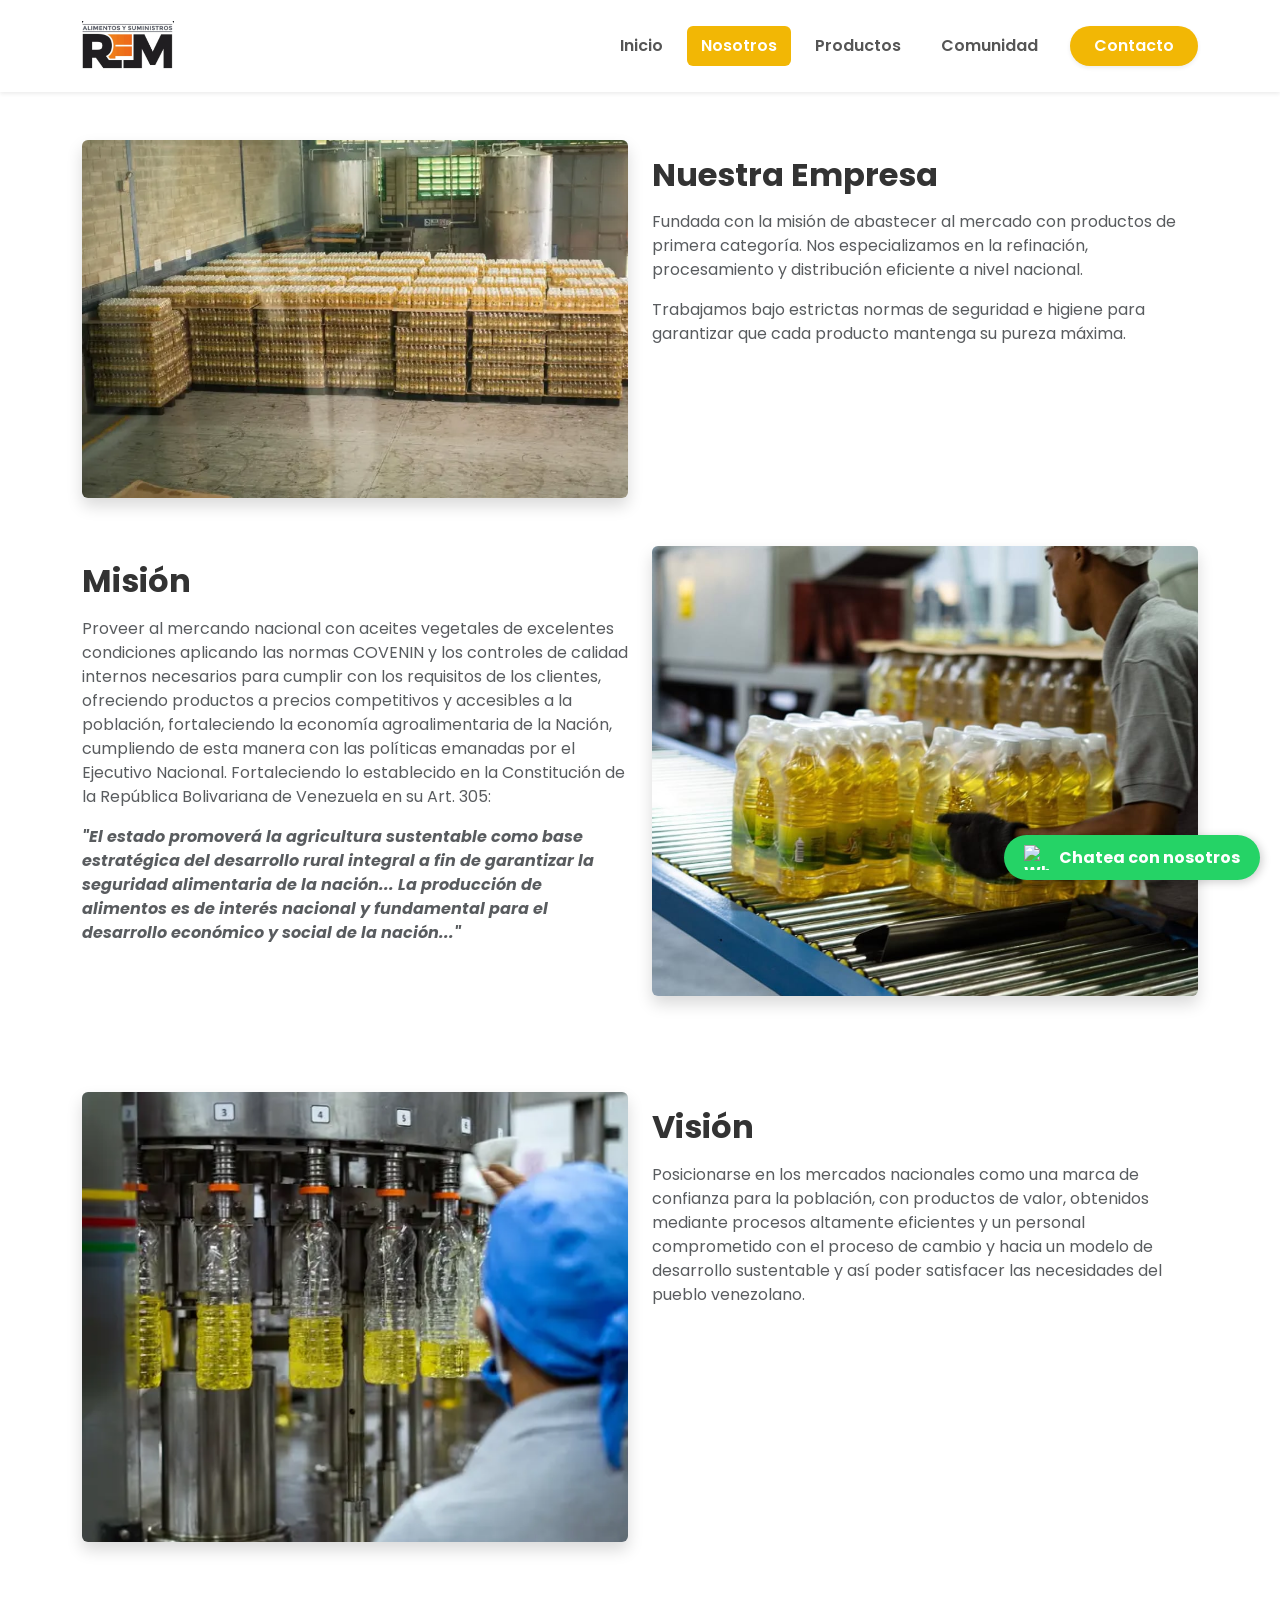
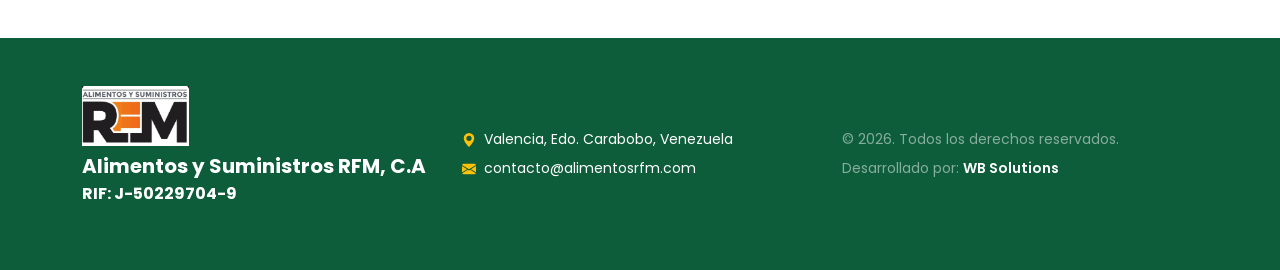
==== nosotros.html @ bfe22996 "Add files via upload" ====
<!DOCTYPE html>
<html data-bs-theme="light" lang="en">

<head>
    <meta charset="utf-8">
    <meta name="viewport" content="width=device-width, initial-scale=1.0, shrink-to-fit=no">
    <title>RFM</title>
    <link rel="icon" type="image/webp" sizes="344x756" href="assets/img/agroil.webp">
    <link rel="stylesheet" href="assets/bootstrap/css/bootstrap.min.css">
    <link rel="stylesheet" href="https://fonts.googleapis.com/css2?family=Poppins:wght@300;400;600;700&amp;display=swap">
    <link rel="stylesheet" href="https://cdn.jsdelivr.net/npm/bootstrap-icons@1.11.1/font/bootstrap-icons.css">
    <link rel="stylesheet" href="assets/css/styles.css">
</head>

<body>
    <nav class="navbar navbar-expand-lg sticky-top bg-white shadow-sm py-3 navbar-light" id="mainNavbar">
        <div class="container"><a class="navbar-brand fs-4 fw-bold d-flex align-items-center text-primary-custom" href="#" style="color: rgb(3,3,3);"><img src="assets/img/logoRfm.png" width="92" height="50"></a><button class="navbar-toggler border-0 shadow-none" data-bs-toggle="collapse" data-bs-target="#navbarNav" type="button" aria-controls="navbarNav" aria-expanded="false" aria-label="Toggle navigation"><span class="navbar-toggler-icon"></span></button>
            <div class="collapse navbar-collapse" id="navbarNav">
                <ul class="navbar-nav fw-semibold align-items-center gap-2 ms-auto mt-3 mt-lg-0">
                    <li class="nav-item"><a class="nav-link rounded px-3 py-2 nav-link-custom" href="index.html">Inicio</a></li>
                    <li class="nav-item"><a class="nav-link rounded px-3 py-2 active nav-link-custom" href="nosotros.html" aria-current="page">Nosotros</a></li>
                    <li class="nav-item"><a class="nav-link rounded px-3 py-2 nav-link-custom" href="index.html#productos">Productos</a></li>
                    <li class="nav-item"><a class="nav-link rounded px-3 py-2 nav-link-custom" href="index.html#instagram">Comunidad</a></li>
                    <li class="nav-item text-center w-100 ms-lg-2 mt-2 mt-lg-0 w-lg-auto"><a class="btn rounded-pill shadow-sm w-100 px-4 py-2 btn-custom" role="button" href="index.html#contacto">Contacto</a></li>
                </ul>
            </div>
        </div>
    </nav>
    <section class="py-5" id="nosotros">
        <div class="container">
            <div class="row align-items-center">
                <div class="col-md-6 mb-4 mb-md-0"><img class="img-fluid rounded shadow w-100" src="assets/img/Screenshot%202026-07-21%20195814.webp" alt="Nuestra Planta" style="max-height:450px;object-fit:cover;"></div>
                <div class="col-md-6 align-self-start">
                    <h2 class="fw-bold my-3">Nuestra Empresa</h2>
                    <p class="text-muted">Fundada con la misión de abastecer al mercado con productos de primera categoría. Nos especializamos en la refinación, procesamiento y distribución eficiente a nivel nacional.</p>
                    <p class="text-muted">Trabajamos bajo estrictas normas de seguridad e higiene para garantizar que cada producto mantenga su pureza máxima.</p>
                </div>
            </div>
        </div>
        <div class="container py-5">
            <div class="row align-items-center">
                <div class="col-md-6 align-self-start">
                    <h2 class="fw-bold my-3">Misión</h2>
                    <p class="text-muted">Proveer al mercando nacional con aceites vegetales de excelentes condiciones aplicando las normas COVENIN y los controles de calidad internos necesarios para cumplir con los requisitos de los clientes, ofreciendo productos a precios competitivos y accesibles a la población, fortaleciendo la economía agroalimentaria de la Nación, cumpliendo de esta manera con las políticas emanadas por el Ejecutivo Nacional. Fortaleciendo lo establecido en la Constitución de la República Bolivariana de Venezuela en su Art. 305:</p>
                    <p class="text-muted" style="font-style: italic;font-weight: bold;">"El estado promoverá la agricultura sustentable como base estratégica del desarrollo rural integral a fin de garantizar la seguridad alimentaria de la nación... La producción de alimentos es de interés nacional y fundamental para el desarrollo económico y social de la nación..."</p>
                </div>
                <div class="col-md-6 mb-4 mb-md-0"><img class="img-fluid rounded shadow w-100" src="assets/img/img1.jpeg" alt="Nuestra Planta" style="max-height:450px;object-fit:cover;"></div>
            </div>
        </div>
        <div class="container py-5">
            <div class="row align-items-center">
                <div class="col-md-6 mb-4 mb-md-0"><img class="img-fluid rounded shadow w-100" src="assets/img/Screenshot%202026-07-21%20195431.webp" alt="Nuestra Planta" style="max-height:450px;object-fit:cover;"></div>
                <div class="col-md-6 align-self-start">
                    <h2 class="fw-bold my-3">Visión</h2>
                    <p class="text-muted">Posicionarse en los mercados nacionales como una marca de confianza para la población, con productos de valor, obtenidos mediante procesos altamente eficientes y un personal comprometido con el proceso de cambio y hacia un modelo de desarrollo sustentable y así poder satisfacer las necesidades del pueblo venezolano.</p>
                </div>
            </div>
        </div>
    </section>
    <footer class="text-center text-md-start text-white py-5 bg-primary-custom">
        <div class="container">
            <div class="row align-items-center g-4">
                <div class="col-md-4">
                    <div class="d-flex flex-column align-items-center align-items-md-start"><img class="img-fluid mb-2" src="assets/img/logoRfm.png" alt="logo" style="max-height: 60px;/*filter: brightness(0) invert(1);*/">
                        <h5 class="fw-bold mb-1">Alimentos y Suministros RFM, C.A</h5>
                        <p><strong>RIF:&nbsp;J-50229704-9</strong></p>
                    </div>
                </div>
                <div class="col-md-4 text-md-start">
                    <p class="small d-flex justify-content-center align-items-center justify-content-md-start mb-2"><svg class="bi bi-geo-alt-fill text-warning me-2" xmlns="http://www.w3.org/2000/svg" width="1em" height="1em" fill="currentColor" viewBox="0 0 16 16">
                            <path d="M8 16s6-5.686 6-10A6 6 0 0 0 2 6c0 4.314 6 10 6 10m0-7a3 3 0 1 1 0-6 3 3 0 0 1 0 6"></path>
                        </svg> Valencia, Edo. Carabobo, Venezuela </p>
                    <p class="small d-flex justify-content-center align-items-center justify-content-md-start mb-0"><svg class="bi bi-envelope-fill text-warning me-2" xmlns="http://www.w3.org/2000/svg" width="1em" height="1em" fill="currentColor" viewBox="0 0 16 16">
                            <path d="M.05 3.555A2 2 0 0 1 2 2h12a2 2 0 0 1 1.95 1.555L8 8.414zM0 4.697v7.104l5.803-3.558zM6.761 8.83l-6.57 4.027A2 2 0 0 0 2 14h12a2 2 0 0 0 1.808-1.144l-6.57-4.027L8 9.586zm3.436-.586L16 11.801V4.697z"></path>
                        </svg> contacto@alimentosrfm.com </p>
                </div>
                <div class="col-md-4 text-md-start">
                    <p class="small text-white-50 mb-2">© 2026. Todos los derechos reservados.</p>
                    <p class="small text-white-50 mb-0"> Desarrollado por: <a class="fw-semibold text-decoration-none text-white hover-link" href="https://wbsolutions.bss.design/" target="_blank">WB Solutions</a></p>
                </div>
            </div>
        </div>
    </footer><a href="https://wa.me/584129453835?text=Hola,%20me%20interesa%20saber%20más%20sobre%20tus%20servicios" class="whatsapp-btn" target="_blank"><img src="https://upload.wikimedia.org/wikipedia/commons/6/6b/WhatsApp.svg" alt="WhatsApp"> Chatea con nosotros </a>
    <script src="assets/bootstrap/js/bootstrap.min.js"></script>
</body>

</html>
---- assets/css/styles.css ----
/* 1. Desplazamiento suave nativo */

html {
  scroll-behavior: smooth;
}

#inicio {
  min-height: 100vh;
  padding-top: 100px;
  scroll-margin-top: 0px;
}

/* 3. OFFSET EXACTO DE LLEGADA (Esto controla la altura de parada) */

#inicio, #productos, #instagram, #contacto {
  scroll-margin-top: 150px;
}

body {
  font-family: 'Poppins', sans-serif;
  color: #333;
  position: relative;
  padding-top: 0 !important;
}

.bg-primary-custom {
  background-color: #0d5c3a;
}

/* Verde corporativo */

.text-primary-custom {
  color: #0d5c3a;
}

.btn-custom {
  background-color: #f2b705;
  color: #fff;
  font-weight: 600;
  border: none;
}

.btn-custom:hover {
  background-color: #d9a304;
  color: #fff;
}

/* ==========================================
   2. BARRA DE NAVEGACIÓN (NAVBAR)
   ========================================== */

.navbar-brand img {
  max-height: 50px;
}

.navbar-nav .nav-link-custom {
  color: #555;
  transition: all 0.3s ease;
}

/* Estilo para el botón activo en el Navbar */

.navbar-nav .nav-link.active {
  background-color: #f2b705 !important;
  color: #ffffff !important;
  border-radius: 6px;
  padding-left: 14px !important;
  padding-right: 14px !important;
  font-weight: 600;
}

/* Cambio de color al pasar el cursor (Hover) usando el verde corporativo */

.navbar-nav .nav-link-custom:hover {
  color: #0d5c3a !important;
  background-color: rgba(13, 92, 58, 0.05);
}

/* Eliminar el contorno del botón de menú en móviles al hacer clic */

.navbar-toggler:focus {
  box-shadow: none;
}

/* Estilo para el botón activo en el Navbar */

/* Aplicar fondo a TODOS los botones activos (Manuales y Scrollspy) */

/* ==========================================
   3. SECCIÓN HERO (BIENVENIDA)
   ========================================== */

.hero {
  background: linear-gradient(rgba(13, 92, 58, 0.85), rgba(13, 92, 58, 0.85)), url('https://images.unsplash.com/photo-1542838132-92c53300491e?q=80&w=1920') center/cover no-repeat;
  color: white;
  padding: 100px 0;
}

/* ==========================================
   4. TARJETAS DE PRODUCTOS
   ========================================== */

.product-card {
  border: none;
  box-shadow: 0 4px 15px rgba(0,0,0,0.1);
  transition: transform 0.3s;
}

.product-card:hover {
  transform: translateY(-5px);
}

/* ==========================================
   5. BOTÓN FLOTANTE DE WHATSAPP
   ========================================== */

.whatsapp-btn {
  position: fixed;
  bottom: 20px;
  right: 20px;
  background-color: #25d366;
  color: white;
  padding: 10px 20px;
  border-radius: 50px;
  text-decoration: none;
  font-weight: bold;
  display: flex;
  align-items: center;
  gap: 10px;
  box-shadow: 2px 2px 10px rgba(0,0,0,0.2);
  z-index: 1000;
}

.whatsapp-btn img {
  width: 25px;
  height: 25px;
}

/* Efecto hover sutil para los créditos del programador */

.hover-link {
  transition: color 0.3s ease;
}

.hover-link:hover {
  color: #f2b705 !important;
}
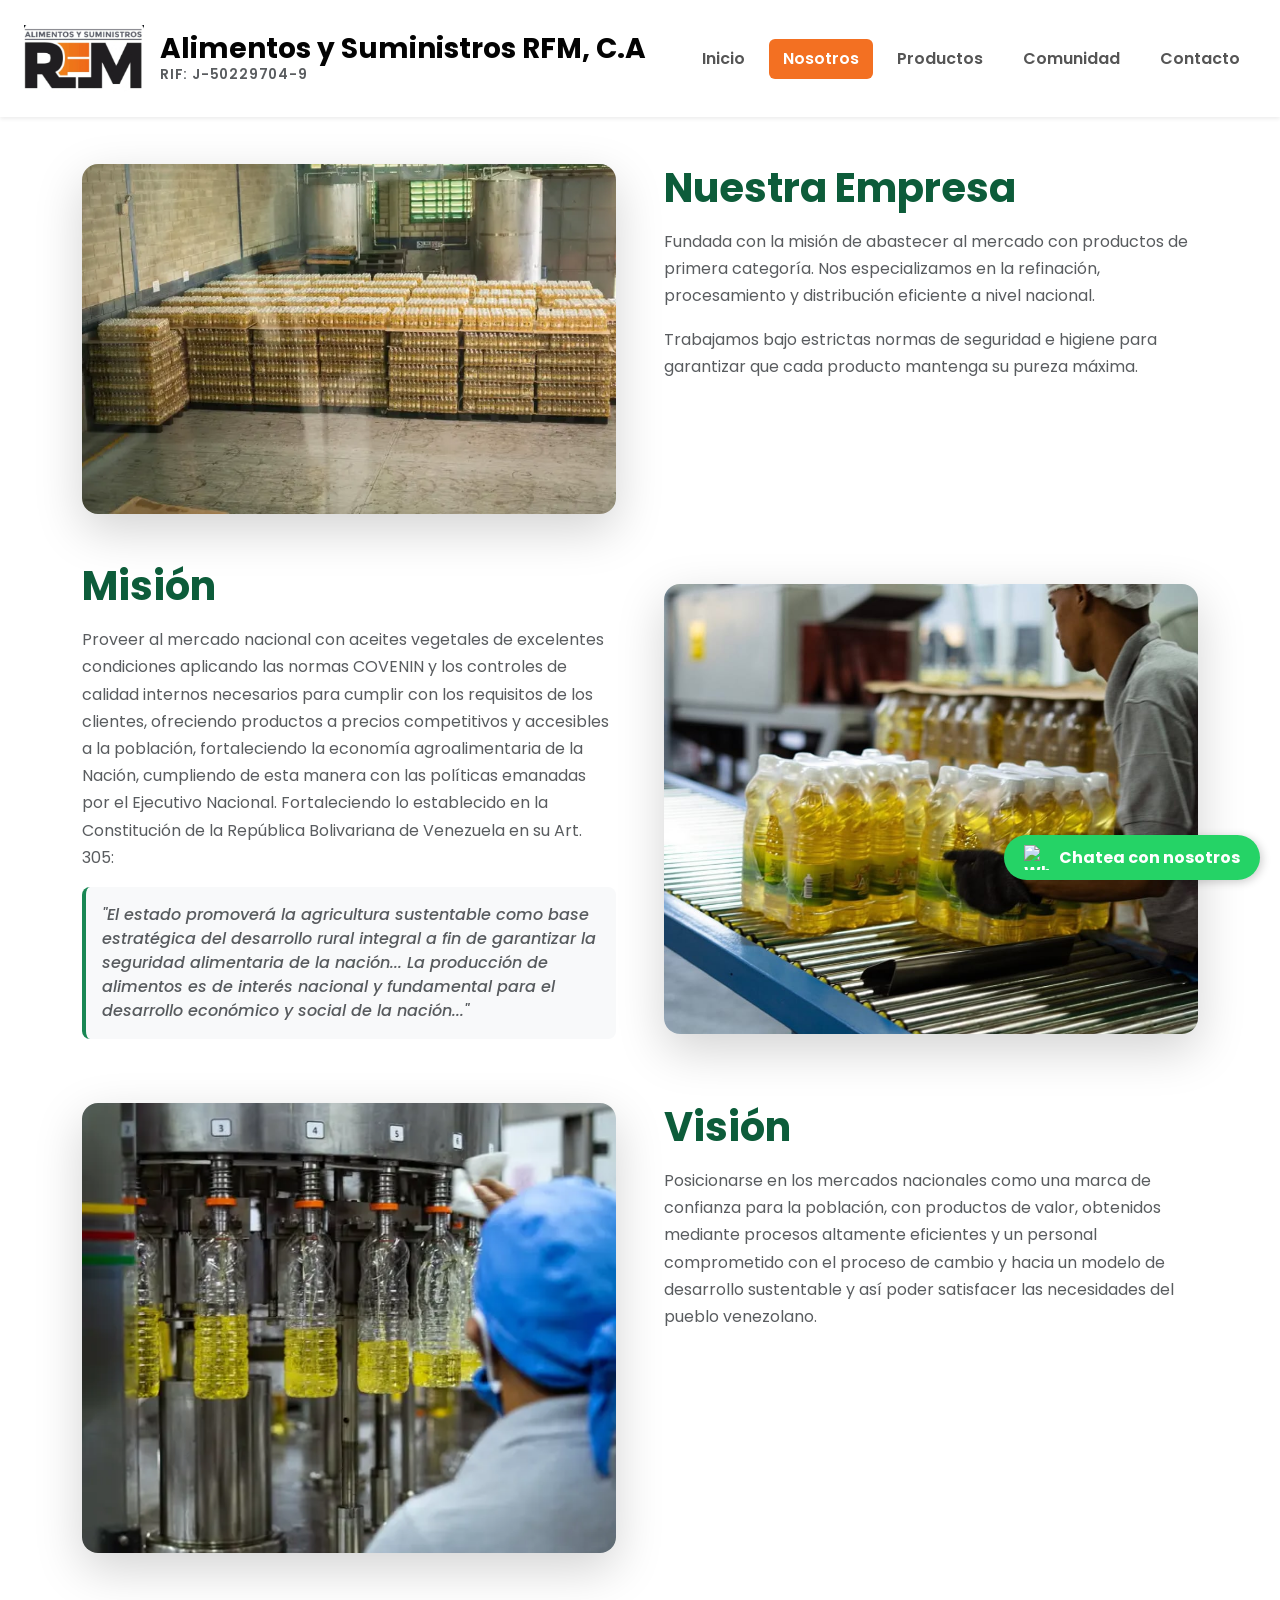
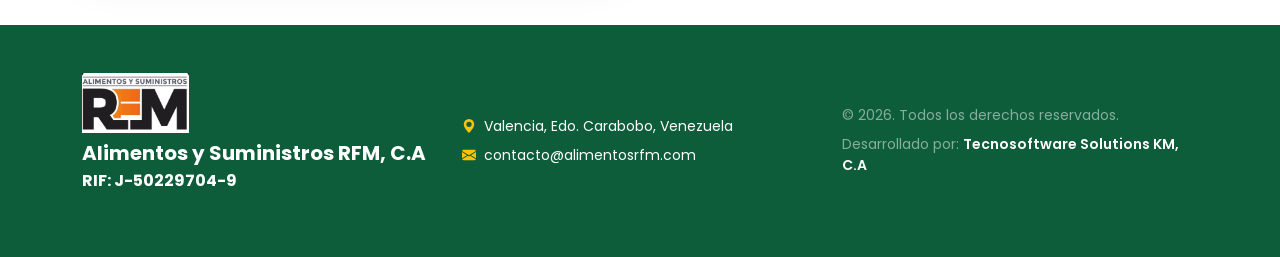
==== commit 65b20b1d: "Update nosotros.html" ====
--- a/nosotros.html
+++ b/nosotros.html
@@ -1,67 +1,87 @@
 <!DOCTYPE html>
-<html data-bs-theme="light" lang="en">
+<html data-bs-theme="light" lang="es">
 
 <head>
     <meta charset="utf-8">
     <meta name="viewport" content="width=device-width, initial-scale=1.0, shrink-to-fit=no">
-    <title>RFM</title>
+    <title>Alimentos y Suministros RFM - Nosotros</title>
     <link rel="icon" type="image/webp" sizes="344x756" href="assets/img/agroil.webp">
     <link rel="stylesheet" href="assets/bootstrap/css/bootstrap.min.css">
-    <link rel="stylesheet" href="https://fonts.googleapis.com/css2?family=Poppins:wght@300;400;600;700&amp;display=swap">
+    <link rel="stylesheet" href="https://fonts.googleapis.com/css2?family=Poppins:wght@300;400;600;700&family=Fredoka:wght@600&amp;display=swap">
     <link rel="stylesheet" href="https://cdn.jsdelivr.net/npm/bootstrap-icons@1.11.1/font/bootstrap-icons.css">
     <link rel="stylesheet" href="assets/css/styles.css">
 </head>
 
-<body>
-    <nav class="navbar navbar-expand-lg sticky-top bg-white shadow-sm py-3 navbar-light" id="mainNavbar">
-        <div class="container"><a class="navbar-brand fs-4 fw-bold d-flex align-items-center text-primary-custom" href="#" style="color: rgb(3,3,3);"><img src="assets/img/logoRfm.png" width="92" height="50"></a><button class="navbar-toggler border-0 shadow-none" data-bs-toggle="collapse" data-bs-target="#navbarNav" type="button" aria-controls="navbarNav" aria-expanded="false" aria-label="Toggle navigation"><span class="navbar-toggler-icon"></span></button>
+<body data-bs-spy="scroll" data-bs-target="#mainNavbar" tabindex="0">
+    <nav class="navbar navbar-expand-lg fixed-top bg-white shadow-sm py-3 navbar-light" id="mainNavbar">
+        <div class="container-fluid px-lg-4">
+            <a class="navbar-brand d-flex align-items-center gap-3 text-primary-custom me-auto" href="index.html" style="color:rgb(3,3,3);">
+                <img src="assets/img/logoRfm.png" width="120" height="120" alt="Logo de RFM" style="object-fit: contain;">
+                <div class="d-flex flex-column">
+                    <h3 class="fw-bold m-0 fs-3">Alimentos y Suministros RFM, C.A</h3>
+                    <span class="text-muted fw-semibold" style="font-size: 0.85rem; letter-spacing: 0.8px;">RIF: J-50229704-9</span>
+                </div>
+            </a>
+            <button class="navbar-toggler border-0 shadow-none" data-bs-toggle="collapse" data-bs-target="#navbarNav" type="button" aria-controls="navbarNav" aria-expanded="false" aria-label="Toggle navigation">
+                <span class="navbar-toggler-icon"></span>
+            </button>
             <div class="collapse navbar-collapse" id="navbarNav">
                 <ul class="navbar-nav fw-semibold align-items-center gap-2 ms-auto mt-3 mt-lg-0">
                     <li class="nav-item"><a class="nav-link rounded px-3 py-2 nav-link-custom" href="index.html">Inicio</a></li>
-                    <li class="nav-item"><a class="nav-link rounded px-3 py-2 active nav-link-custom" href="nosotros.html" aria-current="page">Nosotros</a></li>
+                    <li class="nav-item"><a class="nav-link rounded px-3 py-2 active nav-link-custom" href="nosotros.html">Nosotros</a></li>
                     <li class="nav-item"><a class="nav-link rounded px-3 py-2 nav-link-custom" href="index.html#productos">Productos</a></li>
                     <li class="nav-item"><a class="nav-link rounded px-3 py-2 nav-link-custom" href="index.html#instagram">Comunidad</a></li>
-                    <li class="nav-item text-center w-100 ms-lg-2 mt-2 mt-lg-0 w-lg-auto"><a class="btn rounded-pill shadow-sm w-100 px-4 py-2 btn-custom" role="button" href="index.html#contacto">Contacto</a></li>
+                    <li class="nav-item"><a class="nav-link rounded px-3 py-2 nav-link-custom" href="index.html#contacto">Contacto</a></li>
                 </ul>
             </div>
         </div>
     </nav>
-    <section class="py-5" id="nosotros">
-        <div class="container">
-            <div class="row align-items-center">
-                <div class="col-md-6 mb-4 mb-md-0"><img class="img-fluid rounded shadow w-100" src="assets/img/Screenshot%202026-07-21%20195814.webp" alt="Nuestra Planta" style="max-height:450px;object-fit:cover;"></div>
+    
+    <section class="py-5" id="nosotros" style="padding-top: 140px !important;">
+        <div class="container py-4">
+            <div class="row align-items-center g-5 mb-5">
+                <div class="col-md-6 mb-4 mb-md-0">
+                    <img class="img-fluid rounded-4 shadow-lg w-100" src="assets/img/Screenshot%202026-07-21%20195814.webp" alt="Nuestra Planta" style="max-height:450px;object-fit:cover;">
+                </div>
                 <div class="col-md-6 align-self-start">
-                    <h2 class="fw-bold my-3">Nuestra Empresa</h2>
-                    <p class="text-muted">Fundada con la misión de abastecer al mercado con productos de primera categoría. Nos especializamos en la refinación, procesamiento y distribución eficiente a nivel nacional.</p>
-                    <p class="text-muted">Trabajamos bajo estrictas normas de seguridad e higiene para garantizar que cada producto mantenga su pureza máxima.</p>
+                    <h2 class="fw-bold mb-3 text-primary-custom" style="font-size: 2.5rem;">Nuestra Empresa</h2>
+                    <p class="text-muted" style="line-height: 1.7;">Fundada con la misión de abastecer al mercado con productos de primera categoría. Nos especializamos en la refinación, procesamiento y distribución eficiente a nivel nacional.</p>
+                    <p class="text-muted" style="line-height: 1.7;">Trabajamos bajo estrictas normas de seguridad e higiene para garantizar que cada producto mantenga su pureza máxima.</p>
                 </div>
             </div>
-        </div>
-        <div class="container py-5">
-            <div class="row align-items-center">
+            
+            <div class="row align-items-center g-5 mb-5 flex-md-row-reverse">
+                <div class="col-md-6 mb-4 mb-md-0">
+                    <img class="img-fluid rounded-4 shadow-lg w-100" src="assets/img/img1.jpeg" alt="Nuestra Planta" style="max-height:450px;object-fit:cover;">
+                </div>
                 <div class="col-md-6 align-self-start">
-                    <h2 class="fw-bold my-3">Misión</h2>
-                    <p class="text-muted">Proveer al mercando nacional con aceites vegetales de excelentes condiciones aplicando las normas COVENIN y los controles de calidad internos necesarios para cumplir con los requisitos de los clientes, ofreciendo productos a precios competitivos y accesibles a la población, fortaleciendo la economía agroalimentaria de la Nación, cumpliendo de esta manera con las políticas emanadas por el Ejecutivo Nacional. Fortaleciendo lo establecido en la Constitución de la República Bolivariana de Venezuela en su Art. 305:</p>
-                    <p class="text-muted" style="font-style: italic;font-weight: bold;">"El estado promoverá la agricultura sustentable como base estratégica del desarrollo rural integral a fin de garantizar la seguridad alimentaria de la nación... La producción de alimentos es de interés nacional y fundamental para el desarrollo económico y social de la nación..."</p>
+                    <h2 class="fw-bold mb-3 text-primary-custom" style="font-size: 2.5rem;">Misión</h2>
+                    <p class="text-muted" style="line-height: 1.7;">Proveer al mercado nacional con aceites vegetales de excelentes condiciones aplicando las normas COVENIN y los controles de calidad internos necesarios para cumplir con los requisitos de los clientes, ofreciendo productos a precios competitivos y accesibles a la población, fortaleciendo la economía agroalimentaria de la Nación, cumpliendo de esta manera con las políticas emanadas por el Ejecutivo Nacional. Fortaleciendo lo establecido en la Constitución de la República Bolivariana de Venezuela en su Art. 305:</p>
+                    <p class="text-muted p-3 bg-light rounded-3 border-start border-4 border-success" style="font-style: italic; font-weight: 500;">"El estado promoverá la agricultura sustentable como base estratégica del desarrollo rural integral a fin de garantizar la seguridad alimentaria de la nación... La producción de alimentos es de interés nacional y fundamental para el desarrollo económico y social de la nación..."</p>
                 </div>
-                <div class="col-md-6 mb-4 mb-md-0"><img class="img-fluid rounded shadow w-100" src="assets/img/img1.jpeg" alt="Nuestra Planta" style="max-height:450px;object-fit:cover;"></div>
             </div>
-        </div>
-        <div class="container py-5">
-            <div class="row align-items-center">
-                <div class="col-md-6 mb-4 mb-md-0"><img class="img-fluid rounded shadow w-100" src="assets/img/Screenshot%202026-07-21%20195431.webp" alt="Nuestra Planta" style="max-height:450px;object-fit:cover;"></div>
+
+            <div class="row align-items-center g-5">
+                <div class="col-md-6 mb-4 mb-md-0">
+                    <img class="img-fluid rounded-4 shadow-lg w-100" src="assets/img/Screenshot%202026-07-21%20195431.webp" alt="Nuestra Planta" style="max-height:450px;object-fit:cover;">
+                </div>
                 <div class="col-md-6 align-self-start">
-                    <h2 class="fw-bold my-3">Visión</h2>
-                    <p class="text-muted">Posicionarse en los mercados nacionales como una marca de confianza para la población, con productos de valor, obtenidos mediante procesos altamente eficientes y un personal comprometido con el proceso de cambio y hacia un modelo de desarrollo sustentable y así poder satisfacer las necesidades del pueblo venezolano.</p>
+                    <h2 class="fw-bold mb-3 text-primary-custom" style="font-size: 2.5rem;">Visión</h2>
+                    <p class="text-muted" style="line-height: 1.7;">Posicionarse en los mercados nacionales como una marca de confianza para la población, con productos de valor, obtenidos mediante procesos altamente eficientes y un personal comprometido con el proceso de cambio y hacia un modelo de desarrollo sustentable y así poder satisfacer las necesidades del pueblo venezolano.</p>
                 </div>
             </div>
         </div>
     </section>
+
+    <a href="https://wa.me/584124755775?text=Hola,%20me%20interesa%20saber%20más%20sobre%20tus%20servicios" class="whatsapp-btn" target="_blank">
+        <img src="https://upload.wikimedia.org/wikipedia/commons/6/6b/WhatsApp.svg" alt="WhatsApp"> Chatea con nosotros 
+    </a>
+
     <footer class="text-center text-md-start text-white py-5 bg-primary-custom">
         <div class="container">
             <div class="row align-items-center g-4">
                 <div class="col-md-4">
-                    <div class="d-flex flex-column align-items-center align-items-md-start"><img class="img-fluid mb-2" src="assets/img/logoRfm.png" alt="logo" style="max-height: 60px;/*filter: brightness(0) invert(1);*/">
+                    <div class="d-flex flex-column align-items-center align-items-md-start"><img class="img-fluid mb-2" src="assets/img/logoRfm.png" alt="logo" style="max-height: 60px;">
                         <h5 class="fw-bold mb-1">Alimentos y Suministros RFM, C.A</h5>
                         <p><strong>RIF:&nbsp;J-50229704-9</strong></p>
                     </div>
@@ -76,12 +96,13 @@
                 </div>
                 <div class="col-md-4 text-md-start">
                     <p class="small text-white-50 mb-2">© 2026. Todos los derechos reservados.</p>
-                    <p class="small text-white-50 mb-0"> Desarrollado por: <a class="fw-semibold text-decoration-none text-white hover-link" href="https://wbsolutions.bss.design/" target="_blank">WB Solutions</a></p>
+                    <p class="small text-white-50 mb-0"> Desarrollado por: <a class="fw-semibold text-decoration-none text-white hover-link" href="https://www.tecnosoftwaresolutions.com" target="_blank">Tecnosoftware Solutions KM, C.A</a></p>
                 </div>
             </div>
         </div>
-    </footer><a href="https://wa.me/584129453835?text=Hola,%20me%20interesa%20saber%20más%20sobre%20tus%20servicios" class="whatsapp-btn" target="_blank"><img src="https://upload.wikimedia.org/wikipedia/commons/6/6b/WhatsApp.svg" alt="WhatsApp"> Chatea con nosotros </a>
+    </footer>
     <script src="assets/bootstrap/js/bootstrap.min.js"></script>
+    <script src="assets/js/./embed/js/smart-forms.min.js"></script>
 </body>
 
-</html>+</html>
--- a/assets/css/styles.css
+++ b/assets/css/styles.css
@@ -33,15 +33,16 @@
   color: #0d5c3a;
 }
 
+/* Naranja exacto del logo (RFM) */
 .btn-custom {
-  background-color: #f2b705;
+  background-color: #f37022;
   color: #fff;
   font-weight: 600;
   border: none;
 }
 
 .btn-custom:hover {
-  background-color: #d9a304;
+  background-color: #d65d1b;
   color: #fff;
 }
 
@@ -50,7 +51,7 @@
    ========================================== */
 
 .navbar-brand img {
-  max-height: 50px;
+  max-height: 75px;
 }
 
 .navbar-nav .nav-link-custom {
@@ -58,10 +59,10 @@
   transition: all 0.3s ease;
 }
 
-/* Estilo para el botón activo en el Navbar */
+/* Estilo para el botón activo en el Navbar (Naranja del logo) */
 
 .navbar-nav .nav-link.active {
-  background-color: #f2b705 !important;
+  background-color: #f37022 !important;
   color: #ffffff !important;
   border-radius: 6px;
   padding-left: 14px !important;
@@ -82,36 +83,138 @@
   box-shadow: none;
 }
 
-/* Estilo para el botón activo en el Navbar */
-
-/* Aplicar fondo a TODOS los botones activos (Manuales y Scrollspy) */
+/* Corrección responsiva para móviles (Logo grande y espacio perfecto para Agroil) */
+@media (max-width: 991.98px) {
+  .navbar-brand h3 {
+    font-size: 1.1rem !important;
+    white-space: normal !important;
+    line-height: 1.2;
+  }
+  .navbar-brand {
+    gap: 10px !important;
+  }
+  #inicio {
+    padding-top: 180px !important;
+  }
+}
 
 /* ==========================================
    3. SECCIÓN HERO (BIENVENIDA)
    ========================================== */
 
 .hero {
-  background: linear-gradient(rgba(13, 92, 58, 0.85), rgba(13, 92, 58, 0.85)), url('https://images.unsplash.com/photo-1542838132-92c53300491e?q=80&w=1920') center/cover no-repeat;
+  background: linear-gradient(rgba(13, 92, 58, 0.85), rgba(13, 92, 58, 0.85)), url('../img/portada.png') center/cover no-repeat;
   color: white;
   padding: 100px 0;
 }
 
-/* ==========================================
-   4. TARJETAS DE PRODUCTOS
-   ========================================== */
+/* Animación y tamaño para la botella flotante */
+@keyframes flotar {
+  0% {
+    transform: translateY(0px);
+  }
+  50% {
+    transform: translateY(-15px);
+  }
+  100% {
+    transform: translateY(0px);
+  }
+}
+
+.botella-flotante {
+  animation: flotar 3s ease-in-out infinite;
+  max-height: 600px !important;
+}
+
+/* ==========================================
+   4. SECCIÓN DE HISTORIA E INSTALACIONES (CARRUSEL)
+   ========================================== */
+.about-section {
+  background-color: #ffffff;
+  position: relative;
+}
+
+.about-img-wrapper {
+  position: relative;
+  border-radius: 1rem;
+  overflow: hidden;
+  box-shadow: 0 15px 30px rgba(0,0,0,0.1);
+}
+
+.about-img-wrapper img {
+  transition: transform 0.5s ease;
+}
+
+.about-img-wrapper:hover img {
+  transform: scale(1.03);
+}
+
+.vertical-carousel-img {
+  height: 450px !important;
+  object-fit: cover !important;
+  width: 100%;
+}
+
+.feature-pill {
+  background: rgba(13, 92, 58, 0.05);
+  border-left: 4px solid #0d5c3a;
+  padding: 12px 15px;
+  border-radius: 0 8px 8px 0;
+  margin-bottom: 10px;
+}
+
+/* ==========================================
+   5. SECCIÓN DE PRODUCTOS (MEJORADA CON FONDO Y BRILLO TRIDIMENSIONAL)
+   ========================================== */
+
+#productos {
+  background: linear-gradient(135deg, #f9fbf9 0%, #f4f7f4 100%) !important;
+  position: relative;
+}
 
 .product-card {
-  border: none;
-  box-shadow: 0 4px 15px rgba(0,0,0,0.1);
-  transition: transform 0.3s;
+  background: #ffffff;
+  border-radius: 16px !important;
+  border: 1px solid rgba(13, 92, 58, 0.08) !important;
+  box-shadow: 0 10px 30px rgba(0, 0, 0, 0.04) !important;
+  transition: all 0.3s ease-in-out;
+  position: relative;
+  overflow: hidden;
+}
+
+/* Efecto de iluminación circular detrás de cada botella en las tarjetas */
+.product-card::before {
+  content: '';
+  position: absolute;
+  top: 25px;
+  left: 50%;
+  transform: translateX(-50%);
+  width: 120px;
+  height: 120px;
+  background: radial-gradient(circle, rgba(243, 112, 34, 0.12) 0%, rgba(255, 255, 255, 0) 70%);
+  border-radius: 50%;
+  z-index: 0;
+}
+
+.product-card img, .product-card .card-body {
+  position: relative;
+  z-index: 1;
 }
 
 .product-card:hover {
-  transform: translateY(-5px);
-}
-
-/* ==========================================
-   5. BOTÓN FLOTANTE DE WHATSAPP
+  transform: translateY(-8px);
+  box-shadow: 0 15px 35px rgba(13, 92, 58, 0.12) !important;
+  border-color: rgba(243, 112, 34, 0.3) !important;
+}
+
+.product-card .card-title {
+  color: #0d5c3a;
+  font-weight: 700;
+  letter-spacing: -0.5px;
+}
+
+/* ==========================================
+   6. BOTÓN FLOTANTE DE WHATSAPP
    ========================================== */
 
 .whatsapp-btn {
@@ -143,6 +246,5 @@
 }
 
 .hover-link:hover {
-  color: #f2b705 !important;
-}
-
+  color: #f37022 !important;
+}
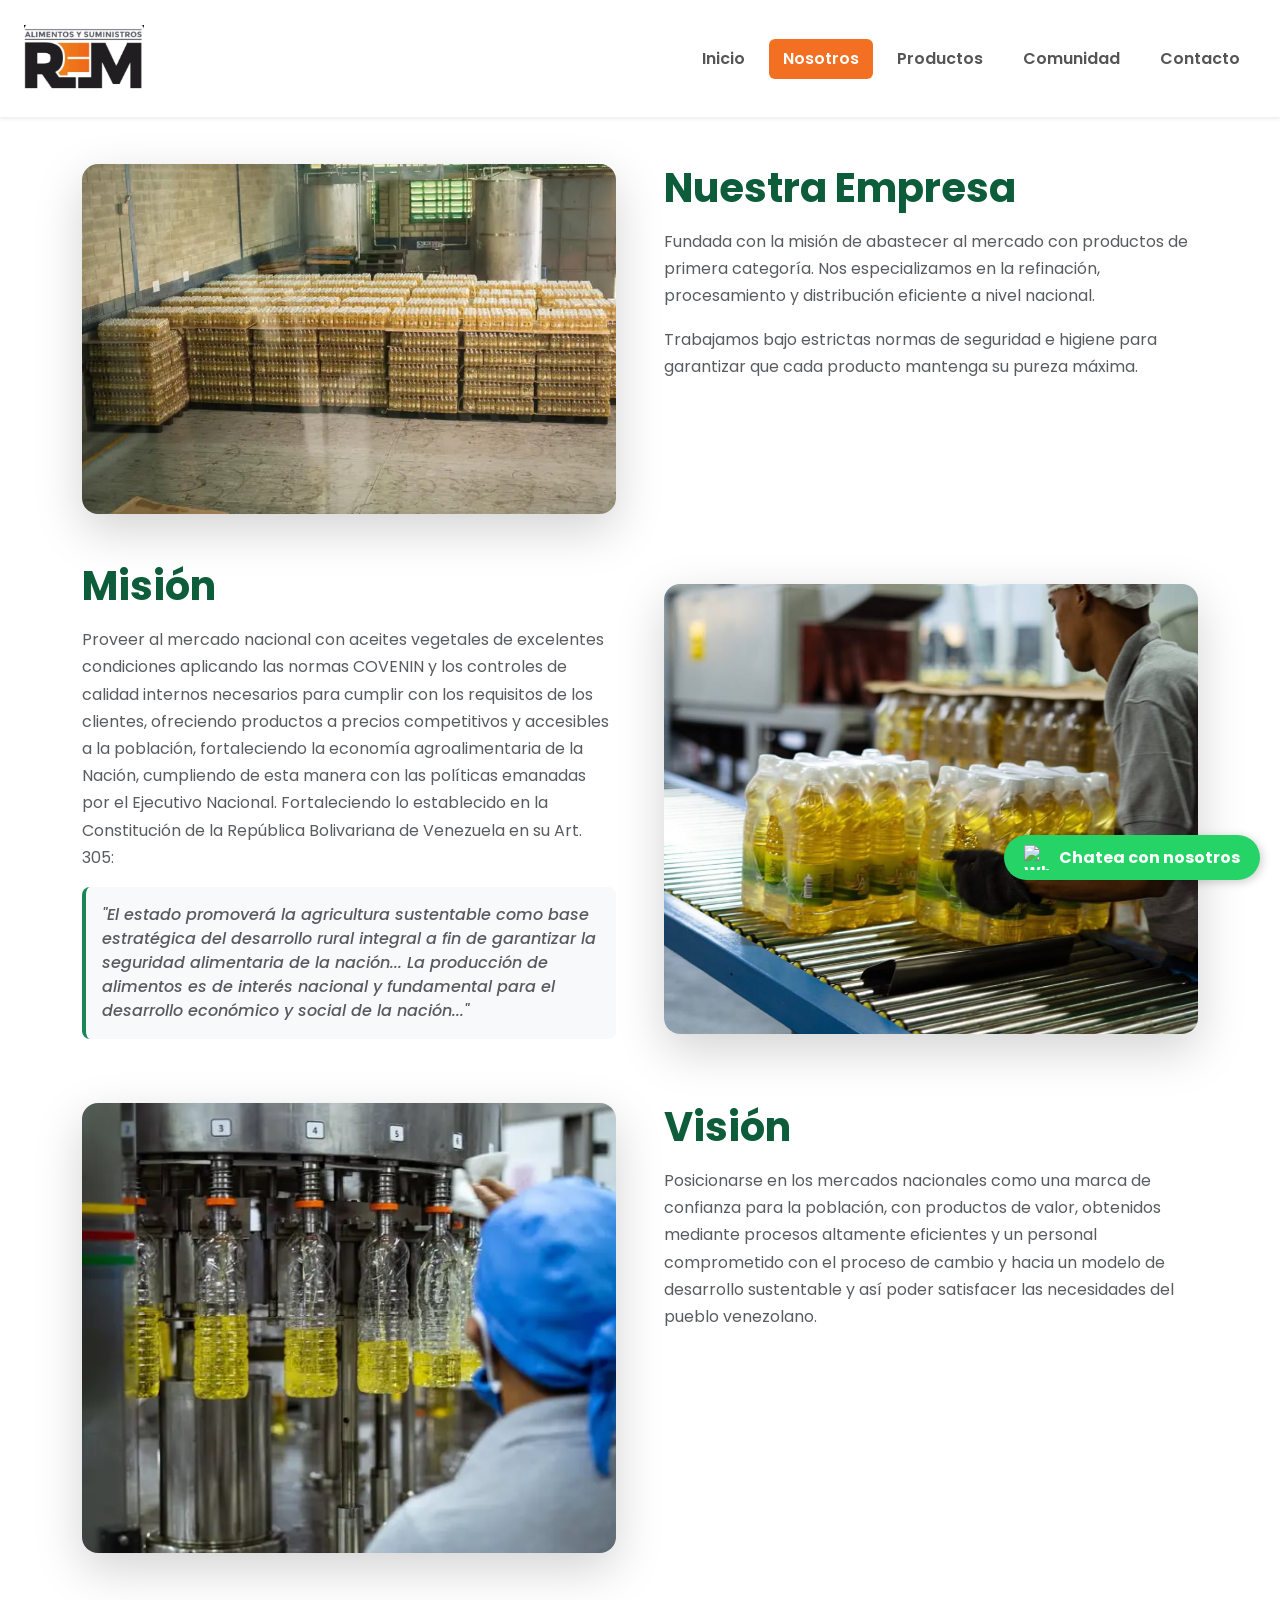
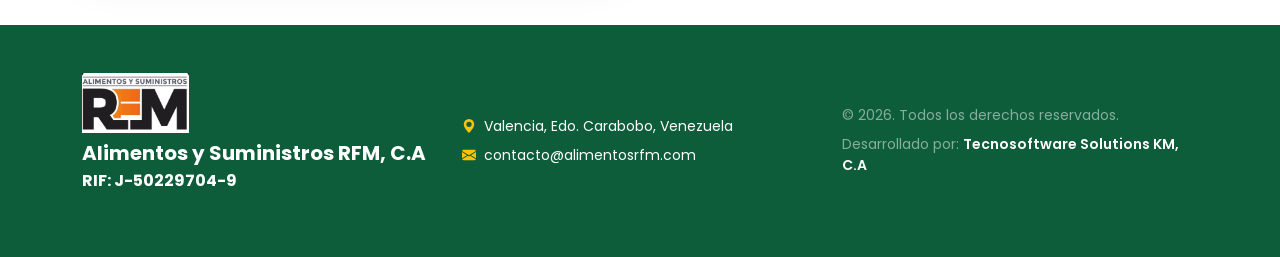
==== commit 2a8e92ce: "fix: miscellaneous responsive issues" ====
--- a/nosotros.html
+++ b/nosotros.html
@@ -17,7 +17,7 @@
         <div class="container-fluid px-lg-4">
             <a class="navbar-brand d-flex align-items-center gap-3 text-primary-custom me-auto" href="index.html" style="color:rgb(3,3,3);">
                 <img src="assets/img/logoRfm.png" width="120" height="120" alt="Logo de RFM" style="object-fit: contain;">
-                <div class="d-flex flex-column">
+                <div class="d-none sm:d-flex flex-column">
                     <h3 class="fw-bold m-0 fs-3">Alimentos y Suministros RFM, C.A</h3>
                     <span class="text-muted fw-semibold" style="font-size: 0.85rem; letter-spacing: 0.8px;">RIF: J-50229704-9</span>
                 </div>
@@ -26,7 +26,7 @@
                 <span class="navbar-toggler-icon"></span>
             </button>
             <div class="collapse navbar-collapse" id="navbarNav">
-                <ul class="navbar-nav fw-semibold align-items-center gap-2 ms-auto mt-3 mt-lg-0">
+                <ul class="navbar-nav fw-semibold gap-2 ms-auto mt-3 mt-lg-0">
                     <li class="nav-item"><a class="nav-link rounded px-3 py-2 nav-link-custom" href="index.html">Inicio</a></li>
                     <li class="nav-item"><a class="nav-link rounded px-3 py-2 active nav-link-custom" href="nosotros.html">Nosotros</a></li>
                     <li class="nav-item"><a class="nav-link rounded px-3 py-2 nav-link-custom" href="index.html#productos">Productos</a></li>
--- a/assets/css/styles.css
+++ b/assets/css/styles.css
@@ -2,6 +2,7 @@
 
 html {
   scroll-behavior: smooth;
+  overflow-x: hidden;
 }
 
 #inicio {
@@ -164,7 +165,7 @@
 }
 
 /* ==========================================
-   5. SECCIÓN DE PRODUCTOS (MEJORADA CON FONDO Y BRILLO TRIDIMENSIONAL)
+   5. SECCIÓN DE PRODUCTOS (IMAGEN HORIZONTAL AJUSTADA AL CUADRO)
    ========================================== */
 
 #productos {
@@ -172,45 +173,36 @@
   position: relative;
 }
 
-.product-card {
+.product-card-img-only {
   background: #ffffff;
-  border-radius: 16px !important;
-  border: 1px solid rgba(13, 92, 58, 0.08) !important;
-  box-shadow: 0 10px 30px rgba(0, 0, 0, 0.04) !important;
-  transition: all 0.3s ease-in-out;
-  position: relative;
+  border-radius: 20px !important; /* Bordes redondeados estéticos */
+  border: 2px solid rgba(13, 92, 58, 0.1) !important; /* Borde sutil y limpio */
+  box-shadow: 0 10px 25px rgba(0, 0, 0, 0.04) !important;
   overflow: hidden;
-}
-
-/* Efecto de iluminación circular detrás de cada botella en las tarjetas */
-.product-card::before {
-  content: '';
-  position: absolute;
-  top: 25px;
-  left: 50%;
-  transform: translateX(-50%);
-  width: 120px;
-  height: 120px;
-  background: radial-gradient(circle, rgba(243, 112, 34, 0.12) 0%, rgba(255, 255, 255, 0) 70%);
-  border-radius: 50%;
-  z-index: 0;
-}
-
-.product-card img, .product-card .card-body {
-  position: relative;
-  z-index: 1;
-}
-
-.product-card:hover {
-  transform: translateY(-8px);
-  box-shadow: 0 15px 35px rgba(13, 92, 58, 0.12) !important;
-  border-color: rgba(243, 112, 34, 0.3) !important;
-}
-
-.product-card .card-title {
-  color: #0d5c3a;
-  font-weight: 700;
-  letter-spacing: -0.5px;
+  display: flex;
+  align-items: center;
+  justify-content: center;
+  padding: 0px; /* Sin relleno para que la imagen cubra todo el cuadro */
+  transition: all 0.35s cubic-bezier(0.165, 0.84, 0.44, 1);
+  position: relative;
+}
+
+.product-card-img-only img {
+  width: 100% !important;
+  height: 100% !important;
+  object-fit: cover !important; /* Ajusta la imagen cubriendo todo el cuadro */
+  transition: transform 0.4s ease-in-out;
+}
+
+/* Efecto al pasar el mouse (Hover) */
+.product-card-img-only:hover {
+  transform: translateY(-8px); /* Eleva la tarjeta */
+  box-shadow: 0 18px 40px rgba(13, 92, 58, 0.15) !important;
+  border-color: #f37022 !important; /* El borde cambia al naranja corporativo */
+}
+
+.product-card-img-only:hover img {
+  transform: scale(1.05); /* Zoom elegante al pasar el cursor */
 }
 
 /* ==========================================
